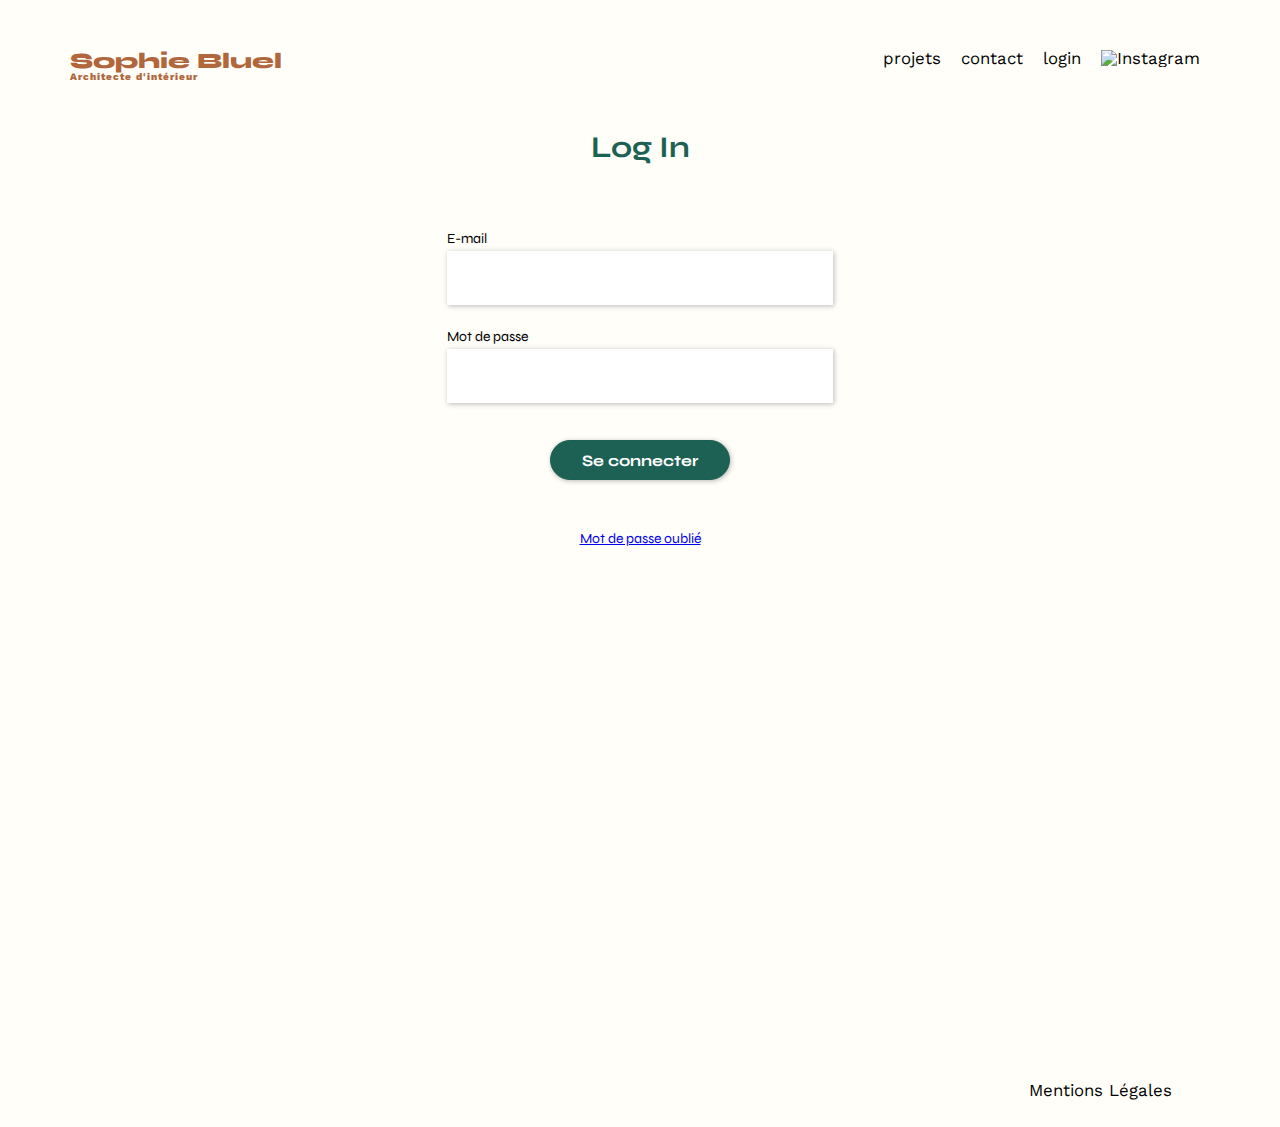
==== FrontEnd/admin.html @ 7a92a3dd "Ajout Page de connexion + Authentification" ====
<!DOCTYPE html>
<html lang="fr">
<head>
	<meta charset="UTF-8">
	<title>Sophie Bluel - Administration</title>
	<meta name="viewport" content="width=device-width, initial-scale=1.0">
	<link rel="preconnect" href="https://fonts.googleapis.com">
	<link rel="preconnect" href="https://fonts.gstatic.com" crossorigin>
	<link href="https://fonts.googleapis.com/css2?family=Syne:wght@700;800&family=Work+Sans&display=swap" rel="stylesheet">
	<meta name="description" content="">
	<link rel="stylesheet" href="./assets/style.css">
	<script type="module" src="./assets/js/admin.js" defer></script>
</head>
<body>
<header>
	<h1>Sophie Bluel <span>Architecte d'intérieur</span></h1>
	<nav>
		<ul>
			<li>projets</li>
			<li>contact</li>
			<li>login</li>
			<li><img src="./assets/icons/instagram.png" alt="Instagram"></li>
		</ul>
	</nav>
</header>
<main>
	<section id="formulaire">
		<h2>Log In</h2>
		<form method="" action="">
			<label for="email">E-mail</label>
			<input type="text" name="email" id="email">
			<label for="password">Mot de passe</label>
			<input type="password" name="password" id="password">
			<input type="submit" value="Se connecter">
		</form>
		<a href="test.html">Mot de passe oublié</a>

	</section>

</main>

<footer>
	<nav>
		<ul>
			<li>Mentions Légales</li>
		</ul>
	</nav>
</footer>
</body>
</html>
---- FrontEnd/assets/style.css ----
/* http://meyerweb.com/eric/tools/css/reset/
   v2.0 | 20110126
   License: none (public domain)
*/

html, body, div, span, applet, object, iframe,
h1, h2, h3, h4, h5, h6, p, blockquote, pre,
a, abbr, acronym, address, big, cite, code,
del, dfn, em, img, ins, kbd, q, s, samp,
small, strike, strong, sub, sup, tt, var,
b, u, i, center,
dl, dt, dd, ol, ul, li,
fieldset, form, label, legend,
table, caption, tbody, tfoot, thead, tr, th, td,
article, aside, canvas, details, embed,
figure, figcaption, footer, header, hgroup,
menu, nav, output, ruby, section, summary,
time, mark, audio, video {
	margin: 0;
	padding: 0;
	border: 0;
	font-size: 100%;
	font: inherit;
	vertical-align: baseline;
}
/* HTML5 display-role reset for older browsers */
article, aside, details, figcaption, figure,
footer, header, hgroup, menu, nav, section {
	display: block;
}
body {
	line-height: 1;
}
ol, ul {
	list-style: none;
}
blockquote, q {
	quotes: none;
}
blockquote:before, blockquote:after,
q:before, q:after {
	content: '';
	content: none;
}
table {
	border-collapse: collapse;
	border-spacing: 0;
}
/** end reset css**/
body {
	max-width: 1140px;
	margin:auto;
	font-family: 'Work Sans' ;
	font-size: 14px;
	background-color: #fffef8;
}
header {
	display: flex;
	justify-content: space-between;
	margin: 50px 0
}
section {
	margin: 50px 0
}

h1{
	display: flex;
	flex-direction: column;
	font-family: 'Syne';
	font-size: 22px;
	font-weight: 800;
	color: #B1663C
}

h1 > span {
	font-family: 'Work Sans';
	font-size:10px;
	letter-spacing: 0.1em;
;
}

h2{
	font-family: 'Syne';
	font-weight: 700;
	font-size: 30px;
	color: #1D6154
}
nav ul {
	display: flex;
	align-items: center;
	list-style-type: none;

}
nav li {
	padding: 0 10px;
	font-size: 1.2em;
}

li:hover {
	color: #B1663C;
}
#introduction {
	display: flex;
	align-items: center;
}
#introduction figure {
	flex: 1
}
#introduction img {
	display: block;
	margin: auto;
	width: 80%;
}

#introduction article {
	flex: 1
}
#introduction h2 {
	margin-bottom: 1em;
}

#introduction p {
	margin-bottom: 0.5em;
}
#portfolio h2 {
	text-align: center;
	margin-bottom: 1em;
}

/* Ajout de CSS pour les boutons filtres */

#portfolio .menu-filter {
	display: flex;
	flex-direction: row;
	justify-content: center;
	gap: 10px;
	margin-bottom: 50px;
}

.menu-filter button {
	color: #1D6154;
	font-family: 'Syne';
	font-weight: 700;
	background-color: white;
	border: #1D6154 1px solid;
	border-radius: 25px;
	padding: 10px 15px;
}

.menu-filter button:hover {
	color: white;
	background-color: #1D6154;
	cursor: pointer;
}

.menu-filter .selected {
	color: white;
	background-color: #1D6154;

}

/* Fin filtres */ 

.gallery {
	width: 100%;
	display: grid;
	grid-template-columns: 1fr 1fr 1fr;
	grid-column-gap: 20px;
	grid-row-gap: 20px;
}

.gallery img {
	width: 100%;

}
#contact {
	width: 50%;
margin: auto;
}
#contact > * {
	text-align: center;

}
#contact h2{
	margin-bottom: 20px;
}
#contact form {
	text-align: left;
	margin-top:30px;
	display: flex;
	flex-direction: column;
}

#contact input {
	height: 50px;
	font-size: 1.2em;
	border: none;
	box-shadow: 0px 4px 14px rgba(0, 0, 0, 0.09);
}
#contact label {
	margin: 2em 0 1em 0;
}
#contact textarea {
	border: none;
	box-shadow: 0px 4px 14px rgba(0, 0, 0, 0.09);
}

input[type="submit"]{
	font-family: 'Syne';
	font-weight: 700;
	color: white;
	background-color: #1D6154;
	margin : 2em auto ;
	width: 180px;
	text-align: center;
	border-radius: 60px ;
}

footer nav ul {
	display: flex;
	justify-content: flex-end;
	margin: 2em
}

/* Ajout Formulaire */ 

#formulaire h2 {
	padding-bottom: 30px;

}

#formulaire {
	height: 100vh;
	font-family: 'Syne';
	display: flex;
	flex-direction: column;
	justify-content: flex-start;
	align-items: center;
	gap: 20px;

}

#formulaire form {
	display: flex;
	flex-direction: column;
	justify-content: flex-start;
	align-items: left;
	gap: 5px;
}

#formulaire form label {
	padding-top: 20px;
}

#formulaire form p {
	color: red;
}

#formulaire form input {
	width: 380px;
	height: 50px;
	font-weight: 700;
	font-size: 1.5rem;
	border: 1px white solid;
	box-shadow: 1px 1px 5px rgb(185, 184, 184)
}

#formulaire form .error {
	border: rgb(255, 0, 170) 1px solid;
}

#formulaire form .valide {
	border: greenyellow 1px solid;	
}

#formulaire form input[type="submit"] {
	width: 180px;
	height: 40px;
	font-size: 1rem;
	border: #1D6154 1px solid;
	transition: transform 200ms ease;
}

#formulaire form input[type="submit"]:hover {
	cursor: pointer;
	transform: scale(1.1);
}

/* Fin  Formulaire */
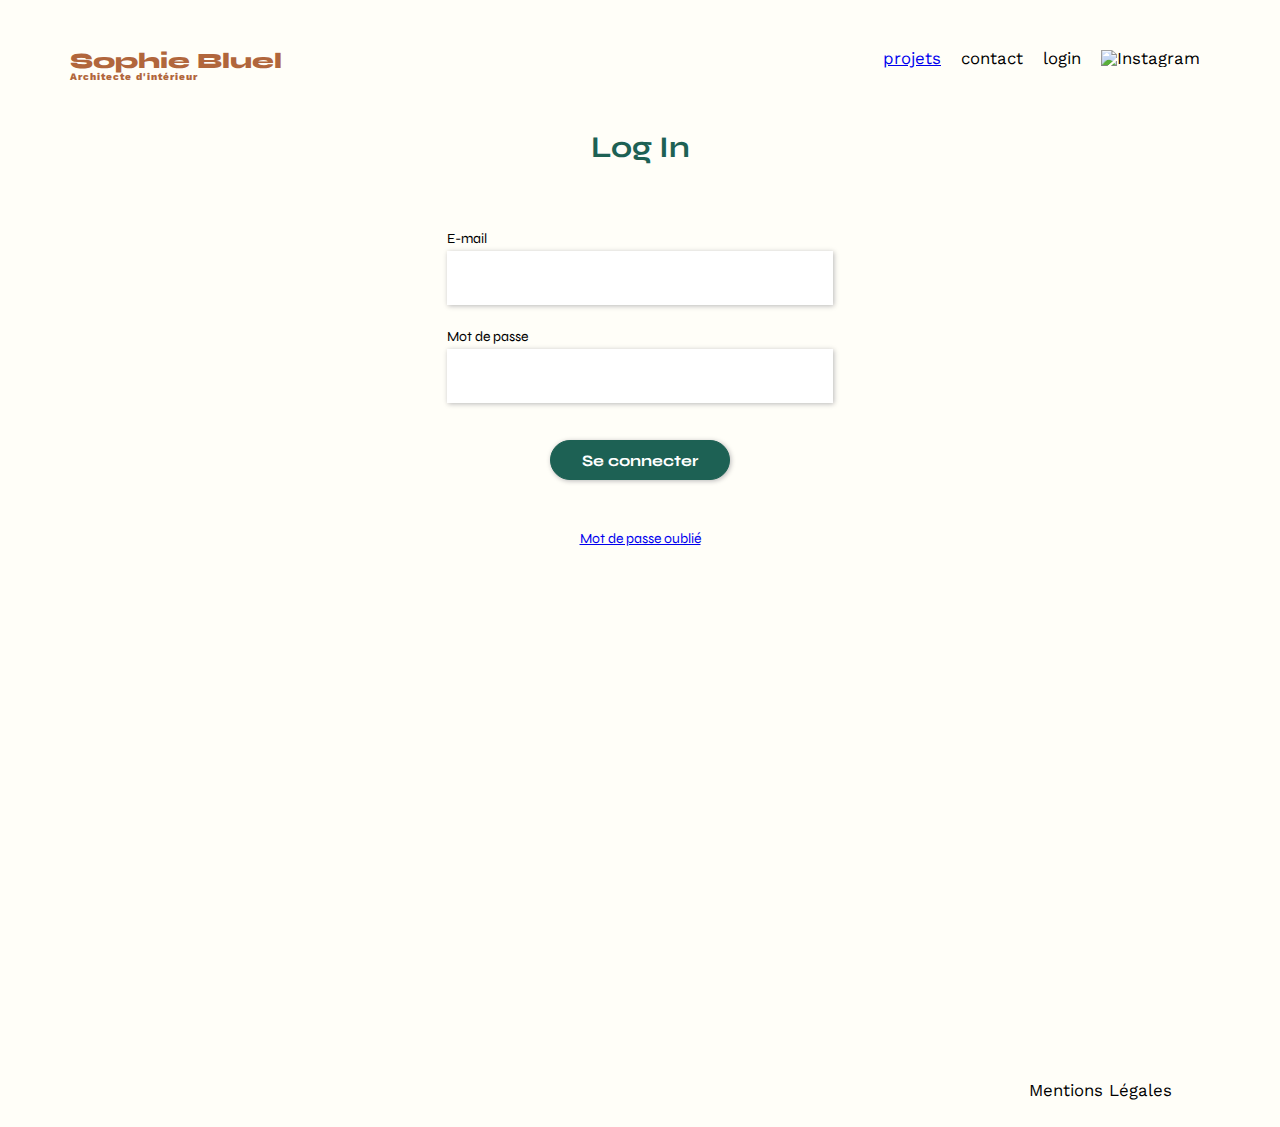
==== commit 2b0de3b3: "Projet finalisé" ====
--- a/FrontEnd/admin.html
+++ b/FrontEnd/admin.html
@@ -16,7 +16,7 @@
 	<h1>Sophie Bluel <span>Architecte d'intérieur</span></h1>
 	<nav>
 		<ul>
-			<li>projets</li>
+			<li><a href="index.html">projets</a></li>
 			<li>contact</li>
 			<li>login</li>
 			<li><img src="./assets/icons/instagram.png" alt="Instagram"></li>
--- a/FrontEnd/assets/style.css
+++ b/FrontEnd/assets/style.css
@@ -124,7 +124,6 @@
 }
 #portfolio h2 {
 	text-align: center;
-	margin-bottom: 1em;
 }
 
 /* Ajout de CSS pour les boutons filtres */
@@ -137,7 +136,7 @@
 	margin-bottom: 50px;
 }
 
-.menu-filter button {
+button  {
 	color: #1D6154;
 	font-family: 'Syne';
 	font-weight: 700;
@@ -153,11 +152,13 @@
 	cursor: pointer;
 }
 
-.menu-filter .selected {
+.menu-filter .selected, .modal-wrapper button {
 	color: white;
 	background-color: #1D6154;
-
-}
+}
+
+
+
 
 /* Fin filtres */ 
 
@@ -288,3 +289,252 @@
 
 /* Fin  Formulaire */ 
 
+.menuAdminContainer {
+	display: flex;
+	flex-direction: row;
+	justify-content: center;
+	align-items: center;
+	gap: 20px;
+	margin-bottom: 2em;
+}
+
+#lien-modifier {
+	/* display: none; */
+	color: #1D6154;
+	font-family: 'Syne';
+	font-weight: 700;	
+
+}
+
+
+/* Debut Modal */ 
+
+.modal {
+	display: flex;
+	justify-content: center;
+	align-items: center;
+	position: fixed;
+	top: 0;
+	left: 0;
+	width: 100%;
+	height: 100%;
+	background: rgba(0, 0, 0, 0.8);
+
+}
+
+.modal-wrapper { 
+
+	display: flex;
+	flex-direction: column;
+	justify-content: flex-start;
+	align-items: center;
+	gap: 20px;
+
+	overflow: auto;
+	background-color: white;
+	width: 600px;
+	height: 750px;
+	border-radius: 20px;
+	max-width: calc(100vw - 50px);
+	max-height: calc(100vh - 50px);
+	padding: 20px;	
+}
+
+.modal-wrapper button {
+	width: 240px;
+}
+
+.iconContainer {
+	width: 100%;
+	display: flex;
+	flex-direction: row;
+	justify-content: flex-end;
+	
+}
+
+.fa-xmark, .fa-arrow-left {
+	margin: 15px;
+	font-size: 2em;
+	cursor: pointer;
+
+}
+
+.editableGalleryContainer {
+	display: flex;
+	flex-direction: column;
+	justify-content: center;
+	align-items: center;
+	gap: 30px;
+}
+
+.editableGalleryContainer #btn-add-photo {
+
+	cursor: pointer;
+}
+
+.editableGallery {
+	display: flex;
+	flex-direction: row;
+	justify-content: flex-start;
+	flex-wrap: wrap;
+	gap: 5px;
+	row-gap: 25px;
+	padding: 0px 80px;
+}
+
+.editableGallery img {
+	width: 80px;
+}
+
+.editableGallery figure {
+	position: relative;
+}
+
+.editableGallery i {
+	position: absolute;
+	top : 5px;
+	right: 5px;
+	color: white;
+	background-color: black;
+	padding: 3px;
+	cursor: pointer;
+}
+
+.addRealisation, .addRealisation form, .addRealisation .insertPhotoContainer {
+	display: flex;
+	flex-direction: column;
+	justify-content: center;
+	align-items: center;
+}
+
+.addRealisation {
+	gap: 25px;
+}
+
+.addRealisation form {
+
+	align-items: flex-start;
+}
+
+.addRealisation form .label {
+	margin-top: 30px;
+}
+
+.addRealisation form #image-title, .addRealisation form #image-categorie {
+
+	margin-top: 10px;
+	border: 0;
+	height: 50px;
+
+	box-shadow: 3px 3px 3px rgba(0, 0, 0, 0.2), -1px -1px 5px rgba(0, 0, 0, 0.2);
+	font-family: 'Syne';
+	font-weight: 700;
+	background-color: #FFF;
+	padding-left: 15px;
+	padding-right: 15px;
+}
+
+.addRealisation form #image-title {
+
+	width: 410px;
+}
+
+.addRealisation form #image-categorie {
+
+	width: 440px;
+	margin-bottom: 30px;
+}
+
+.addRealisation form button {
+	width: 230px;
+	height: 35px;
+	border: 0;
+	cursor: pointer;
+	margin: auto;
+}
+
+
+.addRealisation .insertPhotoContainer {
+
+	justify-content: flex-start;
+	background-color: #e8f1f6;
+	width: 442px;
+	height: 220px;
+	border-radius: 5px;
+	gap: 15px;
+}
+
+.insertPhotoContainer .fa-image {
+	margin-top: 15px;
+	font-size: 5em;
+	color: #cbd6dc;
+}
+
+.insertPhotoContainer .input-file {
+	width: 0px;
+	height: 0px;
+}
+
+.insertPhotoContainer #btn-insert-file {
+	color: #1D6154;
+	font-family: 'Syne';
+	font-weight: 700;
+	background-color: #cbd6dc;
+	border-radius: 25px;
+	width: 170px;
+	height: 35px;	
+	padding: 3px 3px 3px 3px;
+	text-align: center;
+	cursor: pointer;
+
+	display: flex;
+	align-items: center;
+	justify-content: center;
+}
+
+.insertPhotoContainer p {
+	font-size: 10px;
+}
+
+.insertPhotoContainer #fileName {
+	color: #1D6154;
+	font-family: 'Syne';
+	font-weight: 700;
+
+}
+
+.insertPhotoContainer span {
+	color: red;
+}
+
+.addRealisation .photoContainerPreview {
+
+	width: 100%;
+	display: flex;
+	flex-direction: row;
+	justify-content: center;
+	align-items: center;
+}
+
+.addRealisation #photo-preview {
+	max-width: 410px;
+	max-height: 220px;
+}
+
+#errorMessage {
+
+	margin: auto;
+	padding-top: 15px;
+}
+
+#logout {
+	cursor: pointer;
+}
+
+hr {
+	width: 440px;
+}
+
+#buttonAddARealisation {
+	margin-top: 25px;
+}
